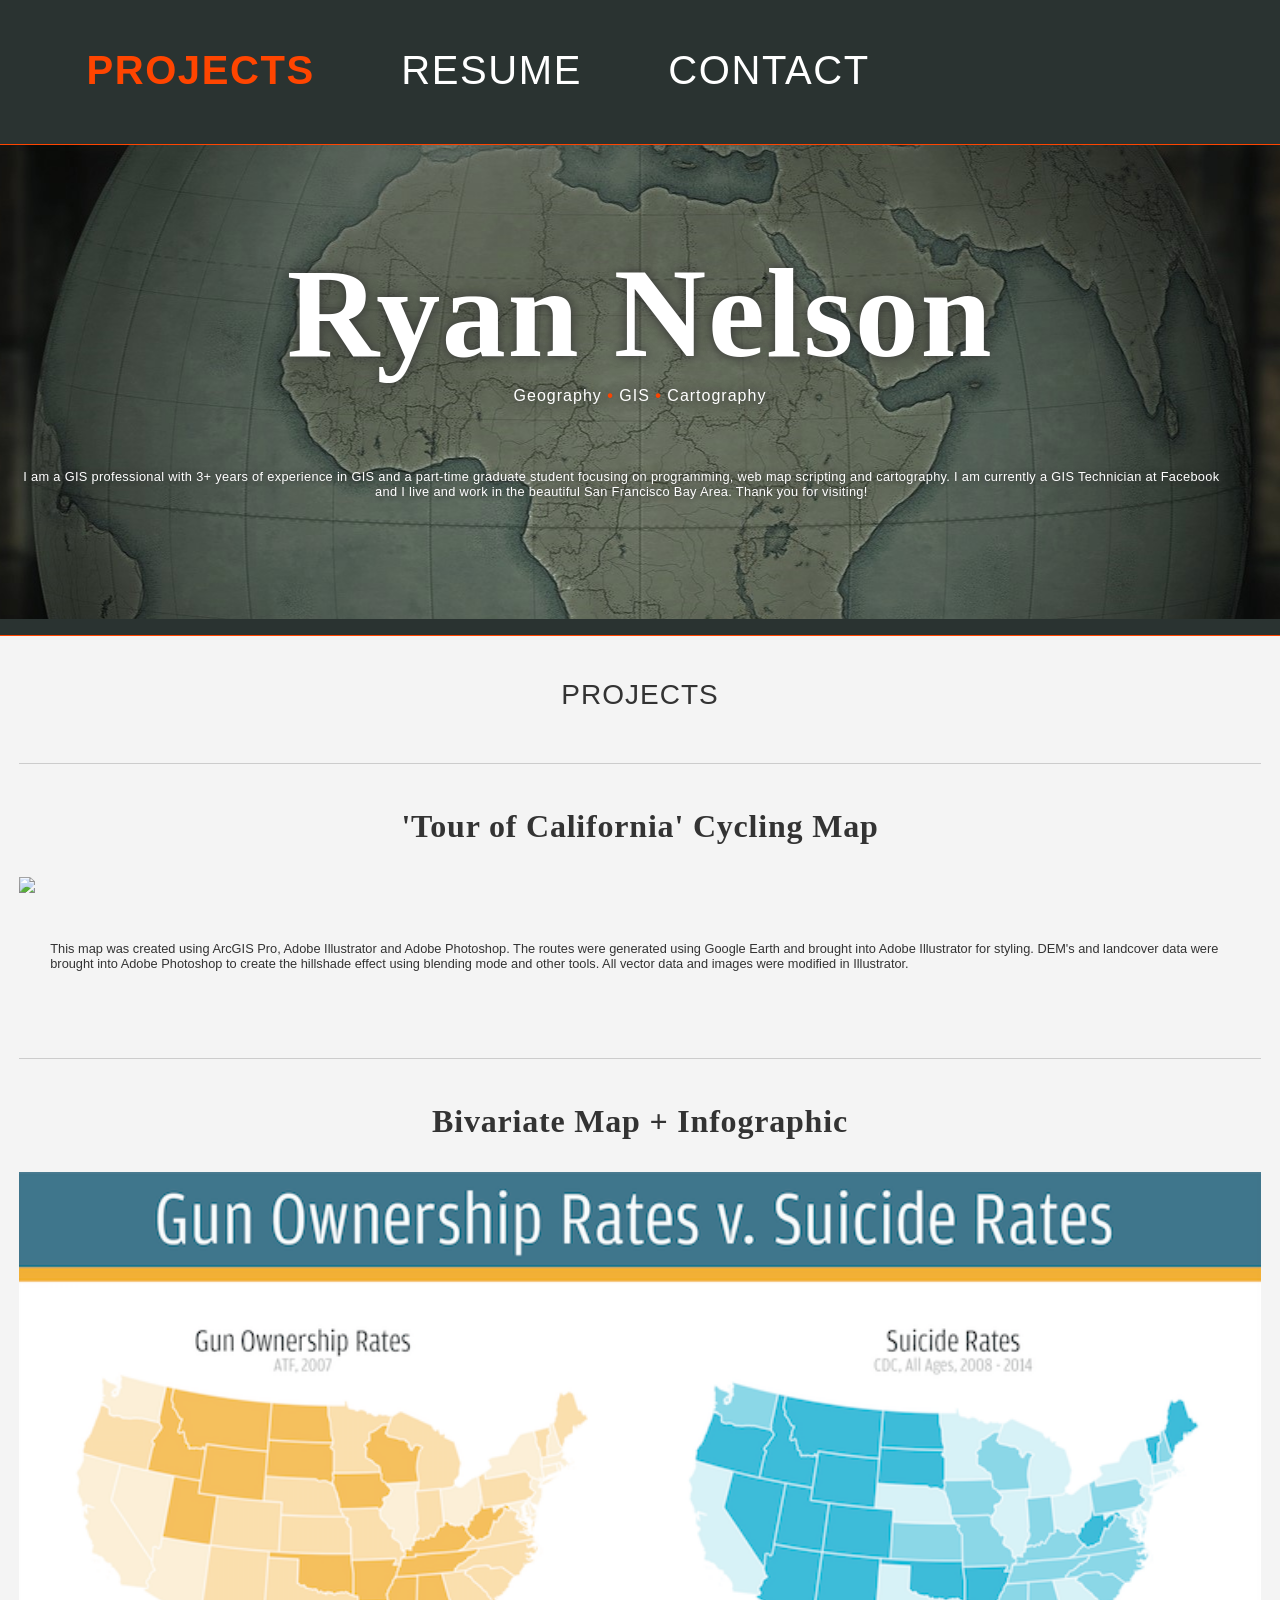
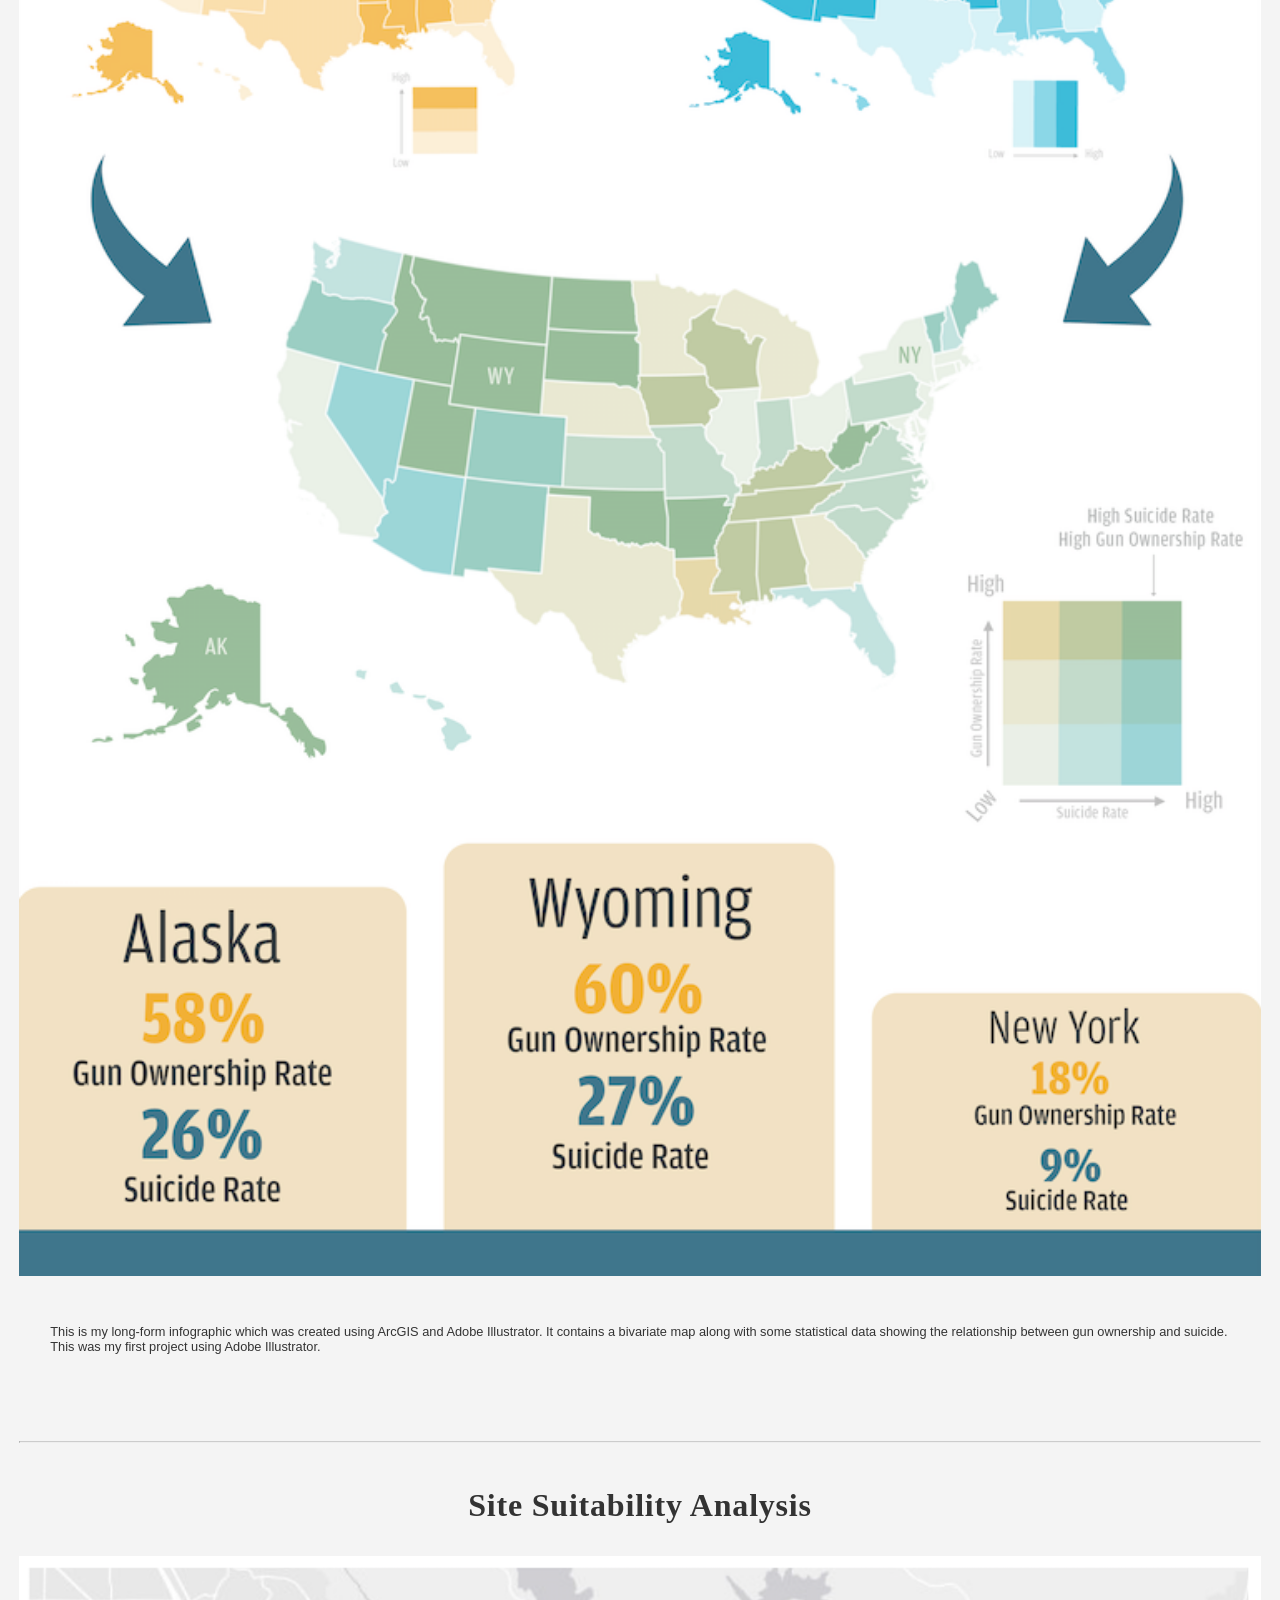
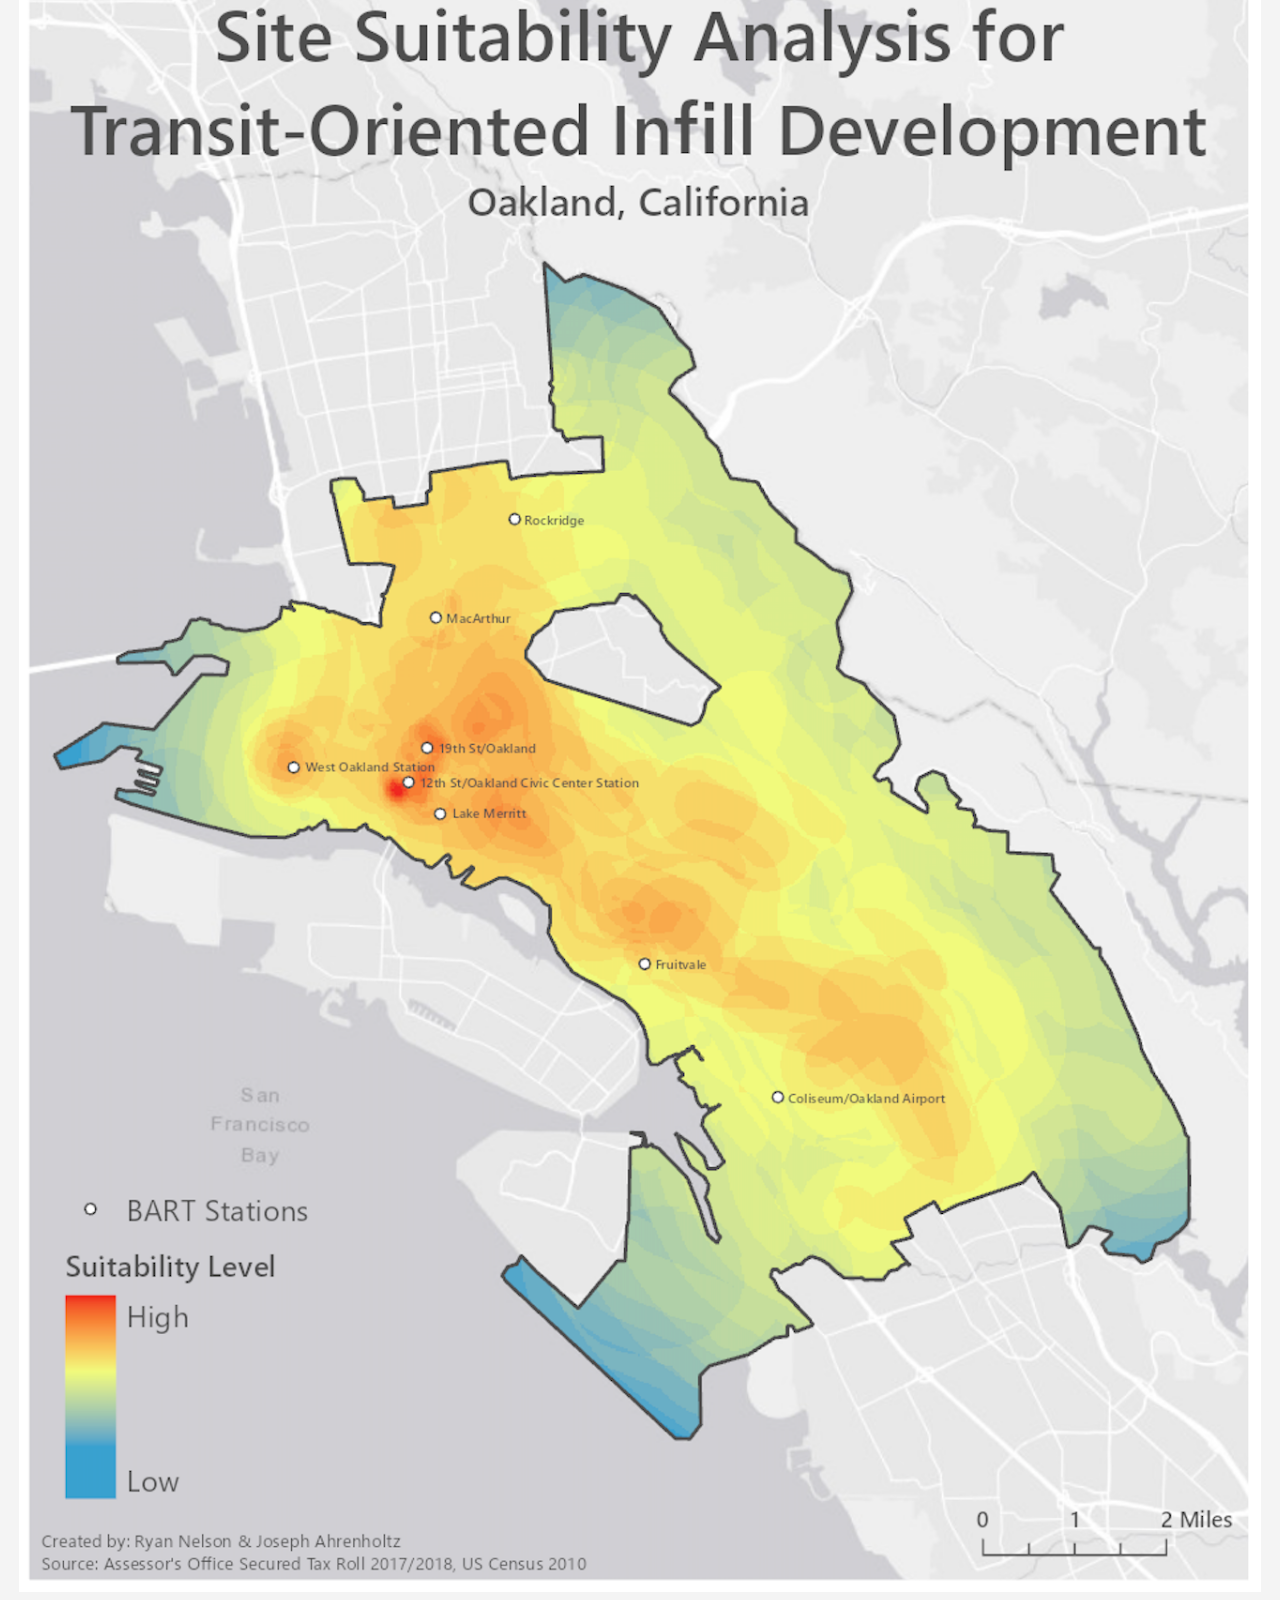
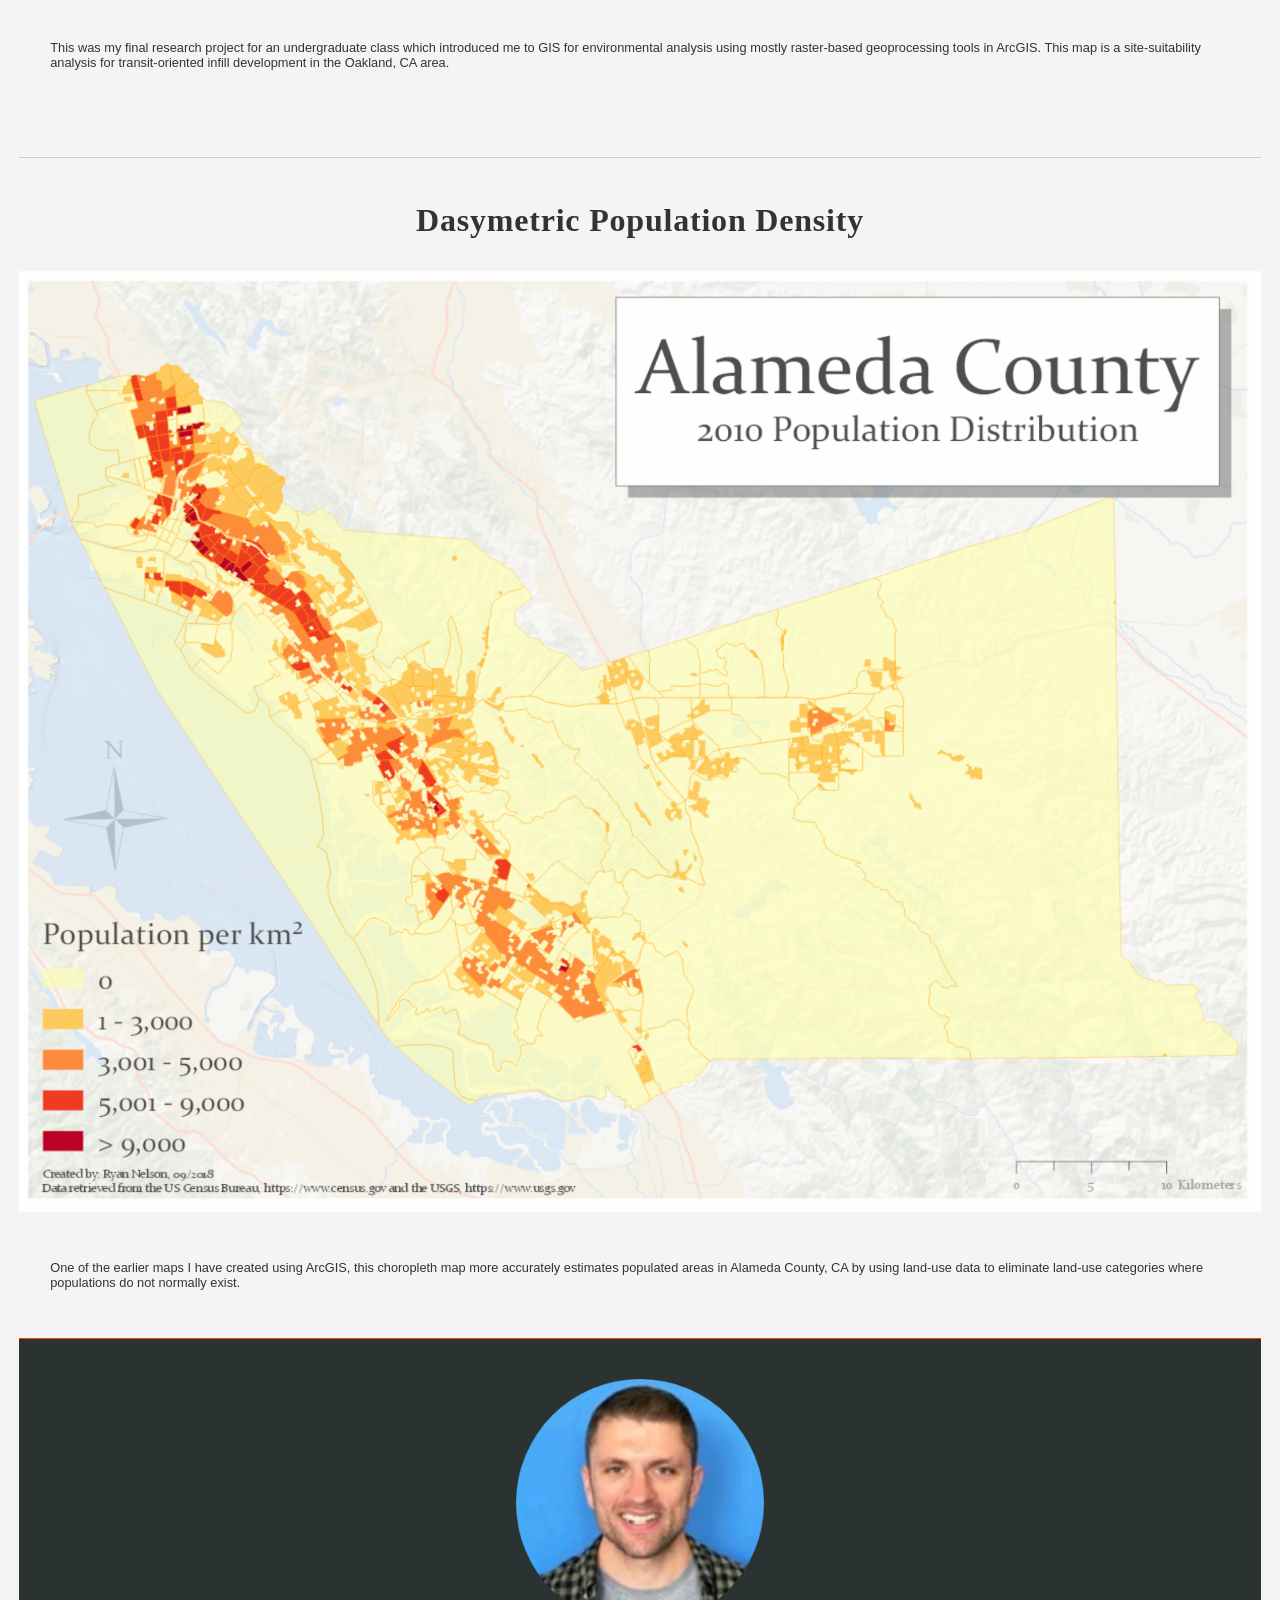
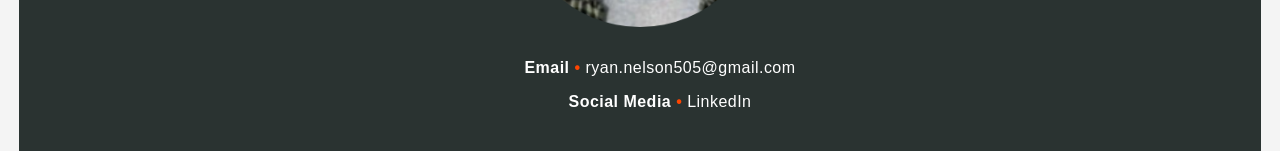
==== Mobile Test/index.html @ 8b5a2517 "Added mobile view (test)" ====
<!DOCTYPE html>
<html>    
    <head>
        <title>Ryan Nelson | Portfolio</title>
        <link rel="stylesheet" href="style-mobile.css">
    </head>
    
    <body>
        
        <header>

            <div class=""></div>
                <div id="branding">
                    <h1>
                       Portfolio
                    </h1>        
                </div>
                <nav>
                    
                    <ul>

                        <li class="current"><a href="index.html">Projects</a></li>
                        <li><a href="resume.html">Resume</a></li>
                        <li><a href="#contactinfo">Contact</a></li>   
                    </ul>
                </nav>
        </header>





        <section id="showcase">
            <div class="container1">
                <h1>Ryan Nelson</h1>
                <h3>Geography <span class="red">•</span> GIS <span class="red">•</span> Cartography</h3>
                <p id="one">I am a GIS professional with 3+ years of experience in GIS and a part-time graduate student focusing on programming, web map scripting and cartography. I am currently a GIS Technician at Facebook and I live and work in the beautiful San Francisco Bay Area. Thank you for visiting!</p>
            </div>
        </section>
        <section id="boxes">
            <div class="box"></div>
            <div class="container2">
                
                <h1>Projects</h1>

                <hr1/>
                    <p class="date1">June, 2019</p>
                    <h3>'Tour of California' Cycling Map</h3>
                <div class="map1"><a href="map1.html"> <img src="Screen%20Shot%202019-07-22%20at%209.24.14%20AM.png"></a></div>   
                    <p class="map1p">This map was created using ArcGIS Pro, Adobe Illustrator and Adobe Photoshop. The routes were generated using Google Earth and brought into Adobe Illustrator for styling. DEM's and landcover data were brought into Adobe Photoshop to create the hillshade effect using blending mode and other tools. All vector data and images were modified in Illustrator.</p>
                           
                <hr4/>
                <p class="date2">May, 2019</p>
                    <h3>Bivariate Map + Infographic</h3>
                <div class="map2"><a href="map2.html"><img src="Screen%20Shot%202019-06-17%20at%202.52.45%20PM.png"></a></div>   
                    <p class="map2p">This is my long-form infographic which was created using ArcGIS and Adobe Illustrator. It contains a bivariate map along with some statistical data showing the relationship between gun ownership and suicide. This was my first project using Adobe Illustrator.</p>
                
                <hr/>
                    <p class="date3">May, 2018</p>
                    <h3>Site Suitability Analysis</h3>
                <div class="map3"><a href="map3.html"><img src="Screen%20Shot%202019-07-22%20at%203.33.59%20PM.png"></a></div>   
                    <p class="map3p">This was my final research project for an undergraduate class which introduced me to GIS for environmental analysis using mostly raster-based geoprocessing tools in ArcGIS. This map is a site-suitability analysis for transit-oriented infill development in the Oakland, CA area.</p>
                
                <hr3/>
                    <p class="date4">February, 2018</p>

                    <h3>Dasymetric Population Density</h3>
                <div class="map4"><a href="map4.html"><img src="Screen%20Shot%202019-07-22%20at%204.21.26%20PM.png"></a></div>   
                    <p class="map4p">One of the earlier maps I have created using ArcGIS, this choropleth map more accurately estimates populated areas in Alameda County, CA by using land-use data to eliminate land-use categories where populations do not normally exist.</p>

                
                
            </div>
        </section>
        
  
        
        <section id="contactinfo">
            <div class="container4">
                <div class="contact">
                    <a href="http://www.linkedin.com/in/ryanrnelson/"><div class="grad"><img src="circle-cropped.png"></div></a>
                <ul style="list-style-type:none;" class="emcon">
                    <li><p id="emailt"><b>Email</b> <span class="red">•</span> ryan.nelson505@gmail.com</p></li>
                    <li><p id="socialt"><b>Social Media</b> <span class="red">•</span> <a href="http://www.linkedin.com/in/ryanrnelson/">LinkedIn</a></p></li>
                    </ul>
                </div>
            </div>
                
                
        </section>
  
    </body>
</html>
---- Mobile Test/style-mobile.css ----
body {
    font-family: Helvetica, sans-serif;
    margin:0;
    background:#f4f4f4;
    height: auto;
}

header{
    background:#2A3331;
    color: white;
    border-bottom:#ff4500 0.1rem solid;
    width: 100%;
    height:9rem;
    overflow: hidden;
    position:fixed;
    
}

header ul{
    background: black;
    margin: 0;
    padding: 0;
}

header a{
    color: white;
    text-decoration: none;
    text-transform: uppercase;
    font-size: 2.5rem;
    margin-left: 0.4rem;

}

header a:hover {
    color: #ff4500;
    font-weight: bold;

}

header li{
    float:left;
    display:inline;
    padding:0 0 3rem 5rem;
    margin-top:3.0rem;
    margin-left:auto;
    margin-right: auto;
    
}

#branding {
    display: none;
}

header nav{
    margin-left: 0%;
    letter-spacing: 0.1rem;
}

header .highlight, header .current a{
    color:#ff4500;
    font-weight: bold;
    
}

#showcase {
    background-image:url(banner8.jpg);
    background-size: auto;
    background-attachment: fixed;
    background-position:center;
    text-align: center;
    color: white;
}

#showcase h1 {
    margin-top: 15rem;
    font-size: 8rem;
    font-weight:bolder;
    letter-spacing: 0.1rem;
    font-family: serif;
    text-shadow: 0px 0px 0.7rem #333;

}

#showcase h3 {
    margin-top: 0;
    margin-bottom: 2rem;
    font-size: 1rem;
    letter-spacing: 1px;
    text-shadow: 0px 0px 0.7rem #333;
    font-weight: 400;

}

#showcase p {
    margin-bottom: 120px;
    margin-top: 4rem;
    font-size: 0.8rem;
    letter-spacing: 0.02rem;
    text-shadow: 0px 0px 5px #333;
    width: 97%;
    text-align: center;

}

.box {
    background: #2A3331;
    padding: 0.5rem;
    border-bottom:#ff4500 0.1rem solid;
}

.red {
    color: #ff4500;
    font-weight:600;
}

.low {
    text-transform: none;
    
}

.emcon li {
    color:white;
    letter-spacing: 0.03rem;
    text-align: center;
}

.emcon a{
    color:white;
    text-decoration: none;
}

.grad img {
    display:block;
    width:20%;
    margin-left: auto;
    margin-right: auto;
    margin-top: 2.5rem;
    margin-bottom: 2rem;
}

hr4 {
    display: block;
    border-top: 0.1rem solid #ccc;
    margin-top:7%;
}

hr {
    display: block;
    border-top: 0.1rem solid #ccc;
    margin-top:7%;
}

hr1 {
    display: block;
    border-top: 0.1rem solid #ccc;
    margin-top:4%;
}

hr3 {
    display: block;
    border-top: 0.1rem solid #ccc;
    margin-top:7%;
}

h1 {
    font-weight: 100;
    font-size: 1.5rem;
    letter-spacing: 0.5px;
    margin:0;
    padding:0;
    font-family: Helvetica;
}

.container1 {
    margin: auto;
    overflow: hidden;
    width: 97%;
}

.container2 {
    background: ;
    margin: auto;
    overflow: hidden;
    width: 97%
}

.container3 {
    background: ;
    margin: auto;
    overflow: hidden;
    width: 97%
}

.container4 {
    background-color: #2A3331;
    border-top:#ff4500 0.1rem solid;
    margin: auto;
    overflow: hidden;
    width: 97%
}

.map1 img {
    display: block;
    width: 100%;
}

.map1p {
    margin-top: 3rem;
    font-size:0.8rem;
    color:#333;
    margin-bottom: 3rem;
    width: 95%;
    margin-left: auto;
    margin-right: auto;

}

.map2 img {
    display:block;
    width: 100%;
}

.map2p {
    margin-top: 3rem;
    font-size:0.8rem;
    color:#333;
    margin-bottom: 3rem;
    width: 95%;
    margin-left: auto;
    margin-right: auto;

}

.map3 img {
    display:block;
    width: 100%;
}

.map3p {
    margin-top: 3rem;
    font-size:0.8rem;
    color:#333;
    margin-bottom: 3rem;
    width: 95%;
    margin-left: auto;
    margin-right: auto;
}

.map4 img {
    display:block;
    width:100%;
}

.map4p {
    margin-top: 3rem;
    font-size:0.8rem;
    color:#333;
    margin-bottom: 3rem;
    width: 95%;
    margin-left: auto;
    margin-right: auto;

}

.container2 h3 {
    margin-top: 1%;
    text-align: center;
    font-size: 2rem;
    font-weight: bold;
    color: #333;
    letter-spacing: 0.05rem;
    font-family: serif;
    
}

.contact {
    width: 100%;
    margin:auto;
    overflow: hidden;
    background: #2A3331;
    margin-bottom: 1.5rem;

}

.container2 h1 {
    margin-top:2rem;
    letter-spacing: 1px;
    font-variant-caps:all-petite-caps;
    font-size: 2.5rem;
    font-family: Helvetica;
    font-weight: 100;
    text-align:center;
    color:#333;
}

.date1 {
    font-size: 0rem;
    margin: 0;
    margin-top: 2rem;
    color:#888;
}
.date2 {
    font-size: 0px;
    margin: 0;
    margin-top: 2rem;
    color:#888;

}
.date3 {
    font-size: 0px;
    margin: 0;
    margin-top: 2rem;
    color:#888;

}
.date4 {
    font-size: 0px;
    margin: 0;
    margin-top: 2rem;
    color:#888;

}






.container3 h3 {
    font-size: 20px;
}


.h1res {
    margin-top:18px;
    letter-spacing: 1px;
    font-variant-caps:all-petite-caps;
    font-size: 32px;
    font-family: Helvetica;
    font-weight: 100;
    text-align: ;
    color:#333;
}

.container5 {
    width: 60%;
    margin:auto;
    overflow-x: hidden;
}


.resumeh1 {
    text-align: center;
    background: #2A3331;
    padding: 0px;
    color: white;
    margin-bottom: 0px;
    border-bottom:#ff4500 3px solid;
    letter-spacing: 1.5px;
    text-transform: uppercase;
    font-size: 24px;
    font-family: Helvetica;
    font-weight: 100;
    margin:auto;

    
}
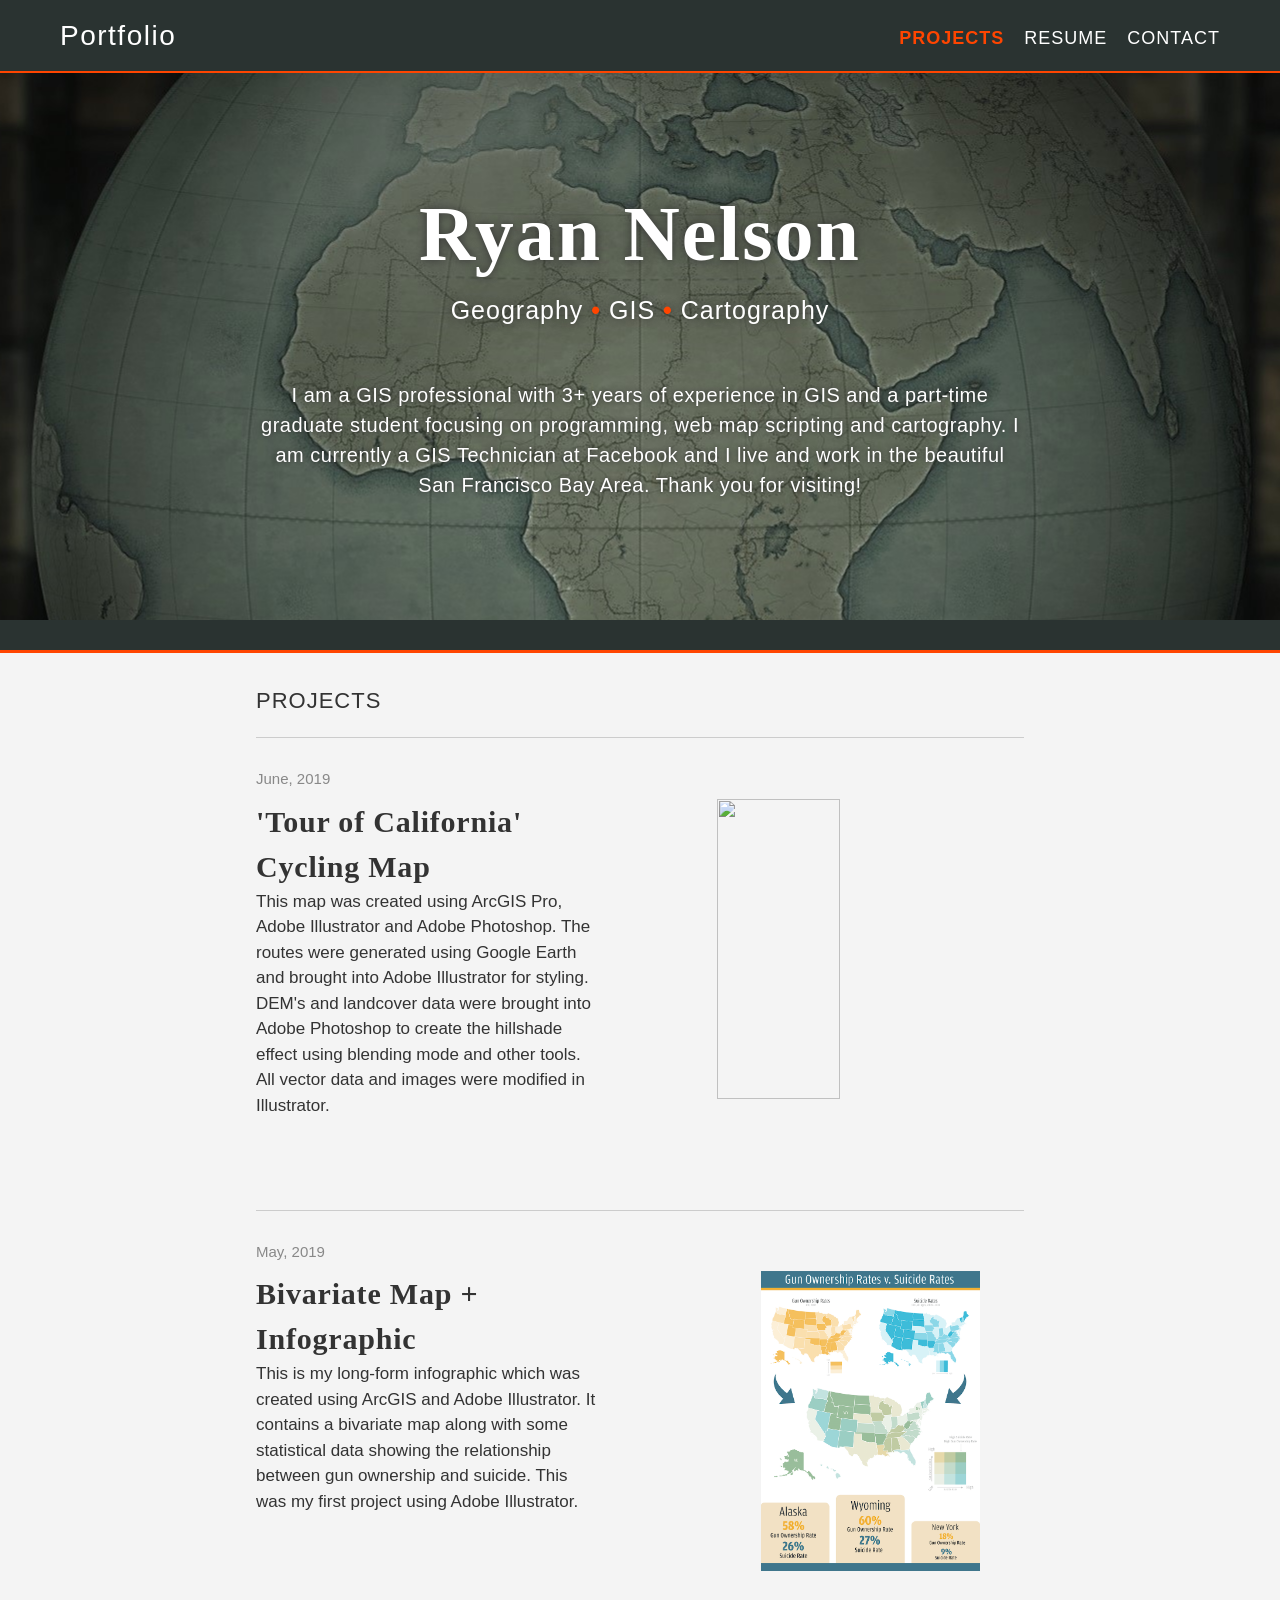
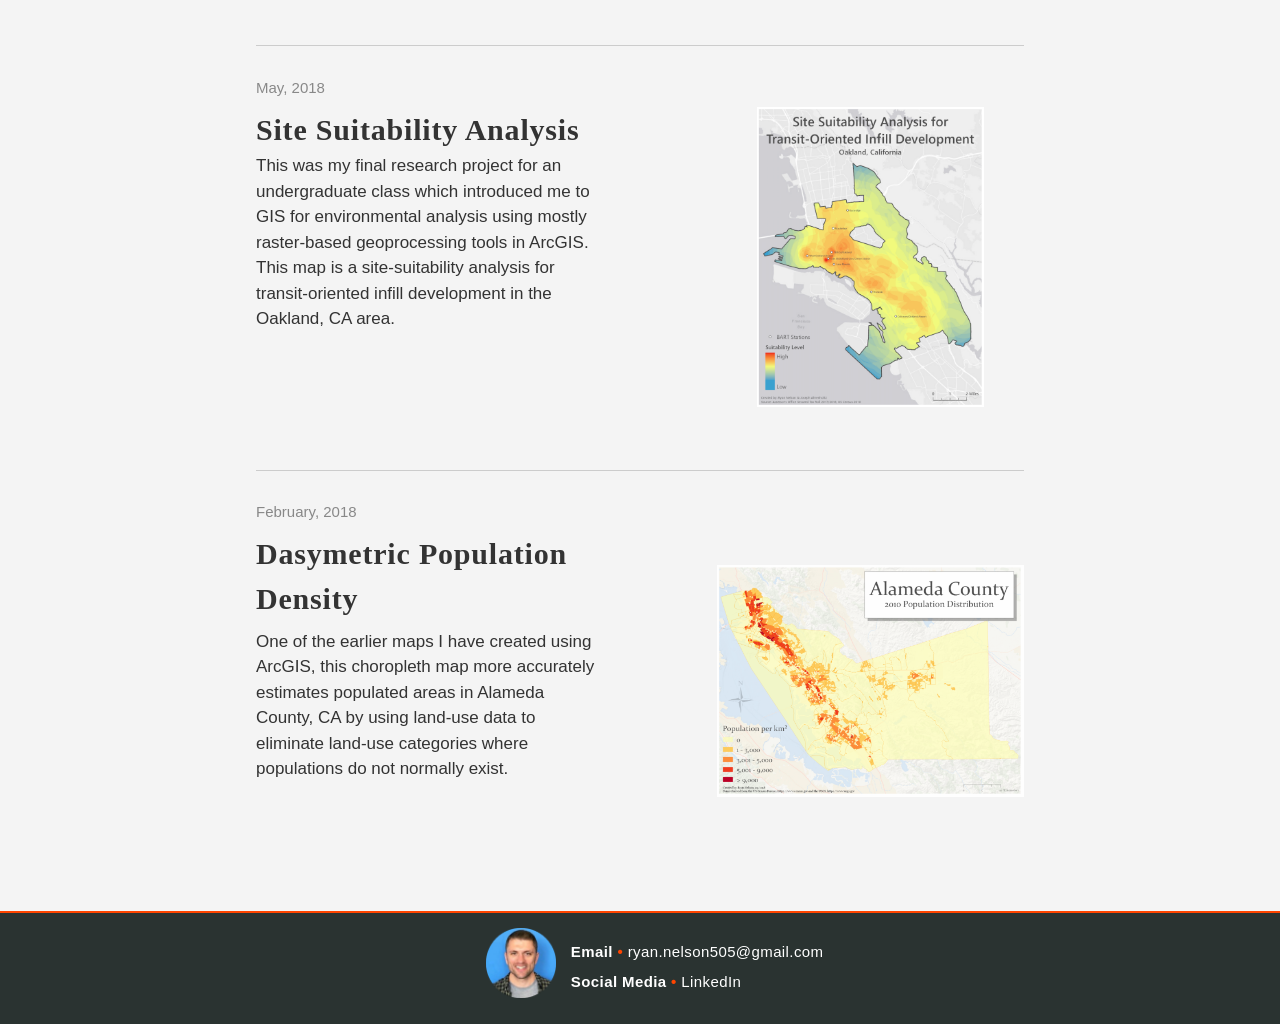
==== commit cd9893b8: "Updated files" ====
--- a/Mobile Test/index.html
+++ b/Mobile Test/index.html
@@ -3,7 +3,8 @@
 <html>    
     <head>
         <title>Ryan Nelson | Portfolio</title>
-        <link rel="stylesheet" href="style-mobile.css">
+        <link rel="stylesheet" media="screen and (min-width: 601px)" href="style.css" />
+        <link rel="stylesheet" media="screen and (max-width: 600px)" href="style-mobile.css" />
     </head>
     
     <body>
--- a/Mobile Test/style.css
+++ b/Mobile Test/style.css
@@ -0,0 +1,505 @@
+
+body {
+    font-family: Arial,Helvetica,sans-serif; 
+    font-size: 15px;
+    line-height: 1.5;
+    padding: 0;
+    margin: 0;
+    background-color: #f4f4f4;
+    height: 100%;
+}
+
+h1, h2, h3 {
+    font-weight: 100;
+    letter-spacing: 0.5px;
+    margin:0;
+    padding:0;
+    font-family: Helvetica;
+}
+
+/* Global */
+.container1{
+    width: 60%;
+    margin:auto;
+    overflow:hidden;
+
+}
+.container2{
+    width: 60%;
+    margin:auto;
+    overflow:hidden;
+    padding: 50px;
+    padding-top: 10px;
+    background: #f4f4f4;
+
+}
+.container3{
+    width: 60%;
+    margin:auto;
+    overflow-x: hidden;
+    padding: 50px;
+    padding-top: 30px;
+    background: ;
+    margin-top: 0px;
+    margin-bottom: 30px;
+
+}
+
+.container4{
+    width: 100%;
+    margin-top: 30px;
+    overflow:hidden;
+    background: #f4f4f4;
+}
+
+
+header ul{
+    margin:0;
+    padding:0;
+}
+
+/* Header */
+header{
+    background:#2A3331;
+    color: white;
+    padding:px;
+    min-height: 20px;
+    border-bottom:#ff4500 2px solid;
+    width: 100%;
+    overflow: hidden;
+    top:0;
+    position: absolute;
+    position: ;
+
+    
+}
+
+header a{
+    color: white;
+    text-decoration: none;
+    text-transform: uppercase;
+    font-size: 18px;
+    margin: 0;
+
+
+}
+
+header a:hover {
+    color: #ff4500;
+    padding: 0px;
+    font-weight: bold;
+
+}
+
+header li{
+    float:left;
+    display:inline;
+    padding:0 0 10px 20px;
+    margin-top:25px;
+    
+}
+
+header #branding{
+    float:left;
+    margin-bottom: 4px;
+}
+
+header #branding h1{
+    margin-bottom:10px;
+    margin-top:15px;
+    margin-left: 60px;
+    letter-spacing: 1.5px;
+    text-transform: capitalize;
+    font-size: 28px;
+    font-family: Helvetica;
+    font-weight: 100
+}
+
+header nav{
+    float:right;
+    margin-bottom:px;
+    margin-right:60px;
+    letter-spacing: 1px;
+}
+
+header .highlight, header .current a{
+    color:#ff4500;
+    font-weight: bold;
+    
+}
+
+#showcase {
+    background-image:url(banner8.jpg);
+    background-size: auto;
+    background-attachment: fixed;
+    background-position:center;
+    text-align: center;
+    color: white;
+}
+
+#showcase h1 {
+    margin-top: 175px;
+    margin-bottom: px;
+    font-size: 78px;
+    font-weight:bolder;
+    letter-spacing: 2px;
+    font-family: serif;
+    text-shadow: 0px 0px 10px #333;
+
+
+}
+#showcase h3 {
+    margin-bottom: 50px;
+    font-size: 25px;
+    letter-spacing: 1px;
+    text-shadow: 0px 0px 10px #333;
+    overflow:
+
+}
+
+#showcase p {
+    margin-bottom: 120px;
+    font-size: 20px;
+    letter-spacing: .5px;
+    text-shadow: 0px 0px 5px #333;
+
+
+}
+
+#resume{
+    padding:0;
+    
+}
+
+.box {
+    text-align: center;
+    background: #2A3331;
+    padding: 15px;
+    color: white;
+    margin-bottom: 0px;
+    border-bottom:#ff4500 3px solid;
+    letter-spacing: 1px;
+    text-transform:uppercase;
+    font-size: 24px;
+    font-family: Helvetica;
+    font-weight: 100;
+    margin:auto;
+
+
+}
+
+.red {
+    color: #ff4500;
+    font-weight:600;
+    font-size: px;
+}
+
+.low {
+    text-transform: none;
+    
+}
+box2 h2 {
+    text-align: center;
+    background: #2A3331;
+    padding: 0px;
+    padding-bottom: 0px;
+    color: white;
+    margin-bottom: 0px;
+    border-top:#ff4500 2px solid;
+    letter-spacing: 1.5px;
+    text-transform: uppercase;
+    font-size: 24px;
+    font-family: Helvetica;
+    font-weight: 100;
+    margin:auto
+} 
+
+.grad img {
+    width: 9%;
+    margin-left: 30%;
+    margin-right: 2%;
+    margin-top: 2%;
+    float:left
+}
+
+.emcon li {
+    line-height: 15px;
+    color:white;
+    letter-spacing: .4px;;
+}
+
+.emcon a{
+    color:white;
+    text-decoration: none;
+}
+
+.emcon {
+    margin-top: 4%;
+}
+
+footer {
+    font-size: 12px;
+    color: white;
+}
+
+.resumeh1 {
+    text-align: center;
+    background: #2A3331;
+    padding: 0px;
+    color: white;
+    margin-bottom: 0px;
+    border-bottom:#ff4500 3px solid;
+    letter-spacing: 1.5px;
+    text-transform: uppercase;
+    font-size: 24px;
+    font-family: Helvetica;
+    font-weight: 100;
+    margin:auto;
+
+    
+}
+
+.container4 {
+    background-color: #2A3331;
+    border-top:#ff4500 2px solid;
+    padding-bottom: 20px;
+    padding-top: 0px;
+    overflow: hidden;
+
+}
+
+.map1 img {
+    transition:transform 0.25s ease;
+    width: 40%;
+    height: 300px;
+    margin-top:1%;
+    float: right;
+    object-fit: scale-down;
+
+}
+
+.map1 img:hover {
+    transform:scale(1.1);
+}
+
+.map1p {
+    margin-right: 50%;
+    margin-top: 7%;
+    width: 45%;
+    font-size: 17px;
+    color:#333;
+
+}
+
+hr4 {
+    display: block;
+    height: 1px;
+    border: 0;
+    border-top: 1px solid #ccc;
+    margin-top:12%;
+    margin-bottom: 0;
+}
+hr {
+    display: block;
+    height: 1px;
+    border: 0;
+    border-top: 1px solid #ccc;
+    margin-top:17%;
+    margin-bottom: 0;
+}
+hr1 {
+    display: block;
+    height: 1px;
+    border: 0;
+    border-top: 1px solid #ccc;
+    margin-top:2.2%;
+    margin-bottom: 0;
+}
+hr3 {
+    display: block;
+    height: 1px;
+    border: 0;
+    border-top: 1px solid #ccc;
+    margin-top:18%;
+    margin-bottom: 0;
+}
+
+.map2 img {
+    transition:transform 0.25s ease;
+    width: 40%;
+    height: 300px;
+    float: right;
+    margin-top: 1%;
+    margin-left: 0%;
+    object-fit: scale-down;
+}
+
+.map2 img:hover {
+    transform:scale(1.1);
+
+}
+
+.map2p {
+    margin-right: %;
+    margin-top: 7%;
+    width: 45%;
+    font-size: 17px;
+    color:#333;
+}
+
+.map3 img {
+    transition:transform 0.25s ease;
+    width: 40%;
+    height: 300px;
+    float: right;
+    margin-top: 1%;
+    margin-right: %;
+    object-fit: scale-down;
+}
+
+.map3 img:hover {
+    transform:scale(1.1);
+
+}
+
+.map3p {
+    margin-right: %;
+    margin-top: 7%;
+    width: 45%;
+    font-size: 17px;
+    color:#333;
+}
+
+.map4 img {
+    transition:transform 0.25s ease;
+    width: 40%;
+    height: 300px;
+    float: right;
+    margin-top: 1%;
+    margin-left: 0%;
+    object-fit: scale-down;
+}
+
+.map4 img:hover {
+    transform:scale(1.1);
+}
+
+.map4p {
+      margin-right: %;
+    margin-top: 1%;
+    width: 45%;
+    font-size: 17px;
+    color:#333;
+    float: left
+}
+
+
+.container2 h3 {
+    margin-top: 1%;
+    width: 47%;
+    float:left;
+    font-size: 30px;
+    font-weight: bold;
+    color: #333;
+    letter-spacing: .8px;
+    font-family: serif;
+    
+}
+
+.contact {
+    width: 60%;
+    margin:auto;
+    overflow: hidden;
+    padding-bottom: 0px;
+    padding-top: 0px;
+    background: #2A3331;
+
+
+}
+
+.container2 h1 {
+    margin-top:10px;
+    letter-spacing: 1px;
+    font-variant-caps:all-petite-caps;
+    font-size: 32px;
+    font-family: Helvetica;
+    font-weight: 100;
+    text-align: ;
+    color:#333;
+}
+
+.container5 {
+    width: 60%;
+    margin:auto;
+    overflow-x: hidden;
+}
+
+.h1res {
+    margin-top:18px;
+    letter-spacing: 1px;
+    font-variant-caps:all-petite-caps;
+    font-size: 32px;
+    font-family: Helvetica;
+    font-weight: 100;
+    text-align: ;
+    color:#333;
+}
+
+.container3 h3 {
+    font-size: 20px;
+}
+
+.date1 {
+    font-size: 15px;
+    margin: 0;
+    margin-top: 30px;
+    color:#888;
+}
+.date2 {
+    font-size: 15px;
+    margin: 0;
+    margin-top: 30px;
+    color:#888;
+
+}
+.date3 {
+    font-size: 15px;
+    margin: 0;
+    margin-top: 30px;
+    color:#888;
+
+}
+.date4 {
+    font-size: 15px;
+    margin: 0;
+    margin-top: 30px;
+    color:#888;
+
+}
+
+.end {
+    letter-spacing: 1px;
+    line-height: 10px;
+    text-shadow: 0px 0px 10px #555;
+    padding-bottom: 60px;
+}
+
+.map1full img {
+    transition:transform 0.25s ease;
+    width: 100%;
+    margin-top:1%;
+    float:right
+}
+
+.map2full img {
+    transition:transform 0.25s ease;
+    width: 100%;
+    margin-top:1%;
+    float:right
+}
+
+.back img {
+    width: 7%;
+    margin-top: 1%;
+}
+
--- a/Mobile Test/style-mobile.css
+++ b/Mobile Test/style-mobile.css
@@ -27,7 +27,7 @@
     text-decoration: none;
     text-transform: uppercase;
     font-size: 2.5rem;
-    margin-left: 0.4rem;
+    text-align: center;
 
 }
 
@@ -40,7 +40,7 @@
 header li{
     float:left;
     display:inline;
-    padding:0 0 3rem 5rem;
+    padding:0 0 0 5.4rem;
     margin-top:3.0rem;
     margin-left:auto;
     margin-right: auto;
@@ -87,7 +87,7 @@
     font-size: 1rem;
     letter-spacing: 1px;
     text-shadow: 0px 0px 0.7rem #333;
-    font-weight: 400;
+    font-weight: 100;
 
 }
 
@@ -122,6 +122,7 @@
     color:white;
     letter-spacing: 0.03rem;
     text-align: center;
+    font-size: 0.9rem;
 }
 
 .emcon a{
@@ -188,7 +189,11 @@
     background: ;
     margin: auto;
     overflow: hidden;
-    width: 97%
+    width: 97%;
+    font-size: 0.9rem;
+    text-align: center;
+    margin-bottom: 5rem;
+    margin-top: 2rem;
 }
 
 .container4 {
@@ -206,7 +211,7 @@
 
 .map1p {
     margin-top: 3rem;
-    font-size:0.8rem;
+    font-size:0.9rem;
     color:#333;
     margin-bottom: 3rem;
     width: 95%;
@@ -222,7 +227,7 @@
 
 .map2p {
     margin-top: 3rem;
-    font-size:0.8rem;
+    font-size:0.9rem;
     color:#333;
     margin-bottom: 3rem;
     width: 95%;
@@ -238,7 +243,7 @@
 
 .map3p {
     margin-top: 3rem;
-    font-size:0.8rem;
+    font-size:0.9rem;
     color:#333;
     margin-bottom: 3rem;
     width: 95%;
@@ -253,7 +258,7 @@
 
 .map4p {
     margin-top: 3rem;
-    font-size:0.8rem;
+    font-size:0.9rem;
     color:#333;
     margin-bottom: 3rem;
     width: 95%;
@@ -321,31 +326,44 @@
 
 }
 
-
-
-
-
-
 .container3 h3 {
-    font-size: 20px;
-}
-
+    font-size: 0.9 rem;
+}
+
+.container3 b {
+    font-size: 0.9rem;
+    text-align: center;
+    line-height: 2rem;
+}
+
+.container3 p {
+    font-size: 0.9rem;
+    text-align: center;
+    margin-top: 2rem;
+}
+
+.container3 ul {
+    font-size: 0.9rem;
+    text-align: left;
+    line-height: 2rem;
+    margin-bottom: 2reml;
+}
 
 .h1res {
-    margin-top:18px;
-    letter-spacing: 1px;
+    margin-top:1.1rem;
+    letter-spacing: 0.1rem;
     font-variant-caps:all-petite-caps;
-    font-size: 32px;
+    font-size: 2rem;
     font-family: Helvetica;
     font-weight: 100;
-    text-align: ;
+    text-align:center;
     color:#333;
 }
 
 .container5 {
-    width: 60%;
-    margin:auto;
-    overflow-x: hidden;
+    margin: auto;
+    overflow: hidden;
+    width: 97%;
 }
 
 
@@ -363,5 +381,4 @@
     font-weight: 100;
     margin:auto;
 
-    
 }
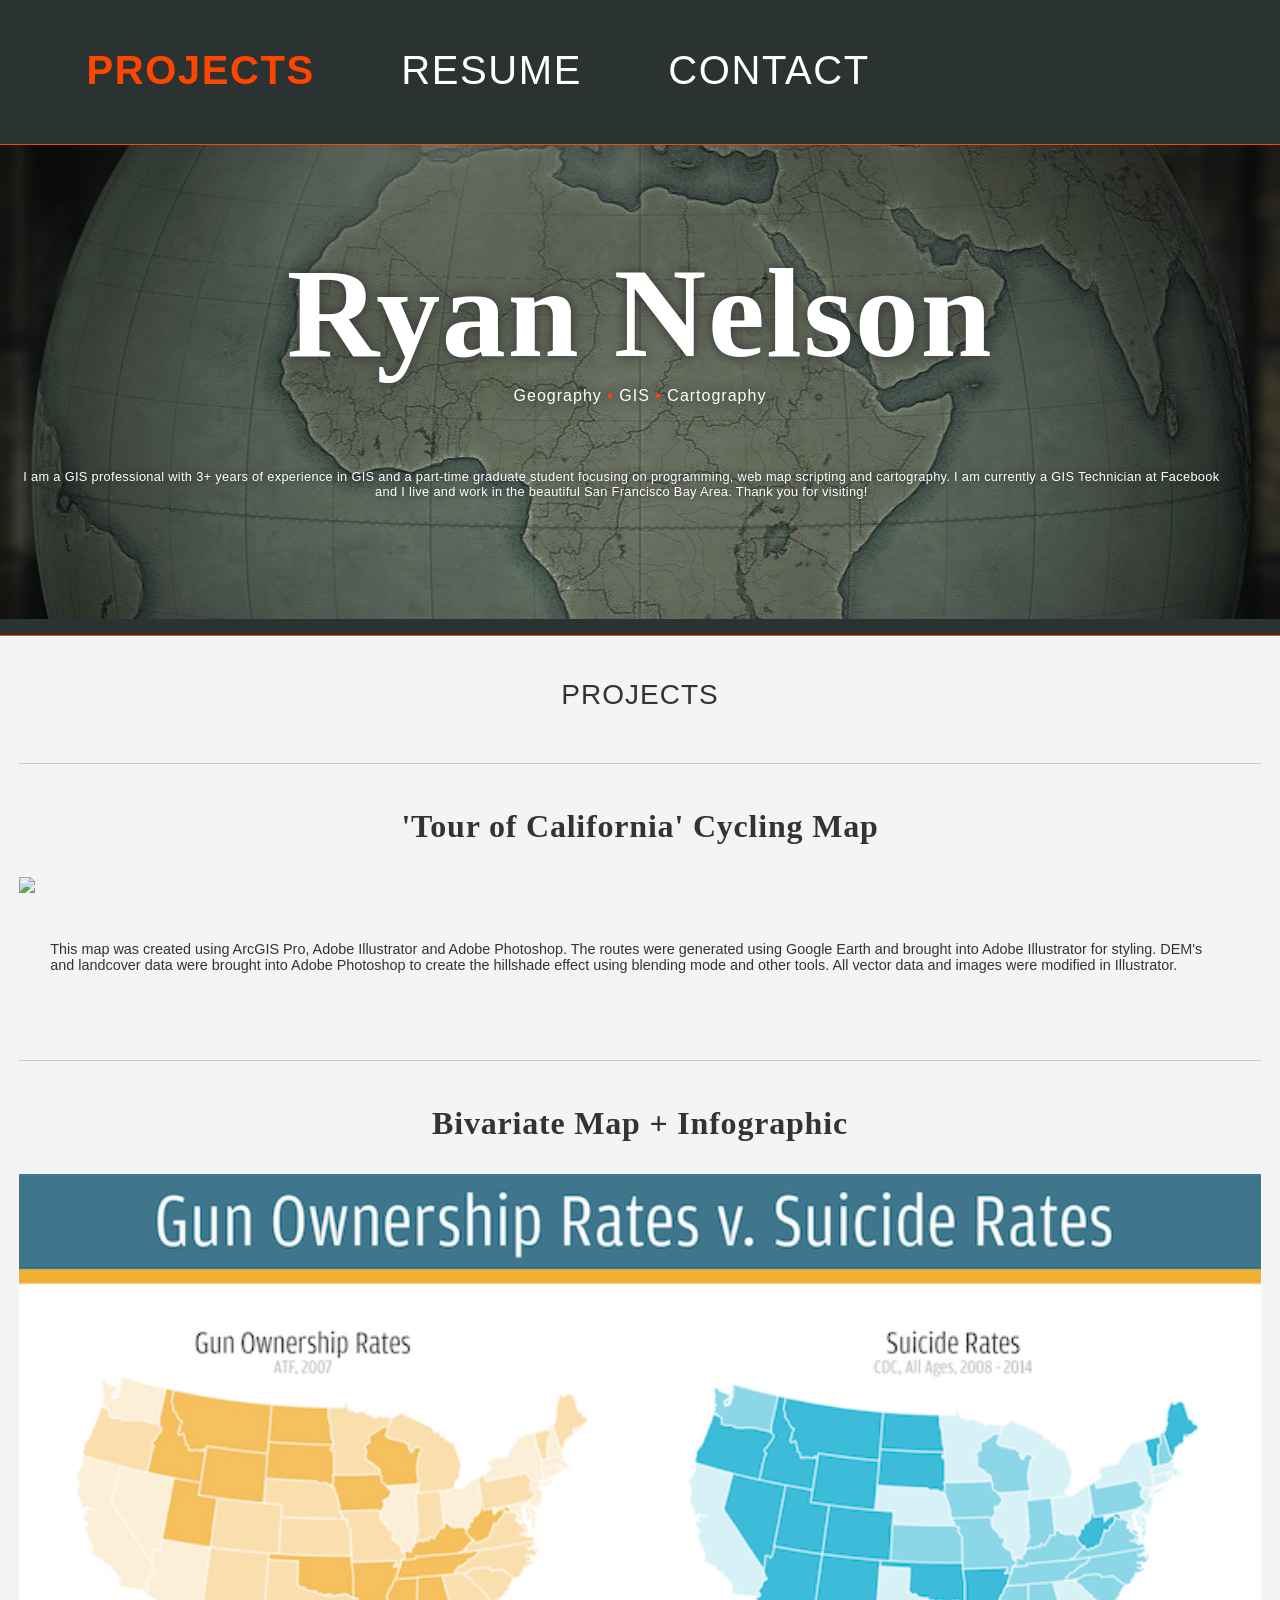
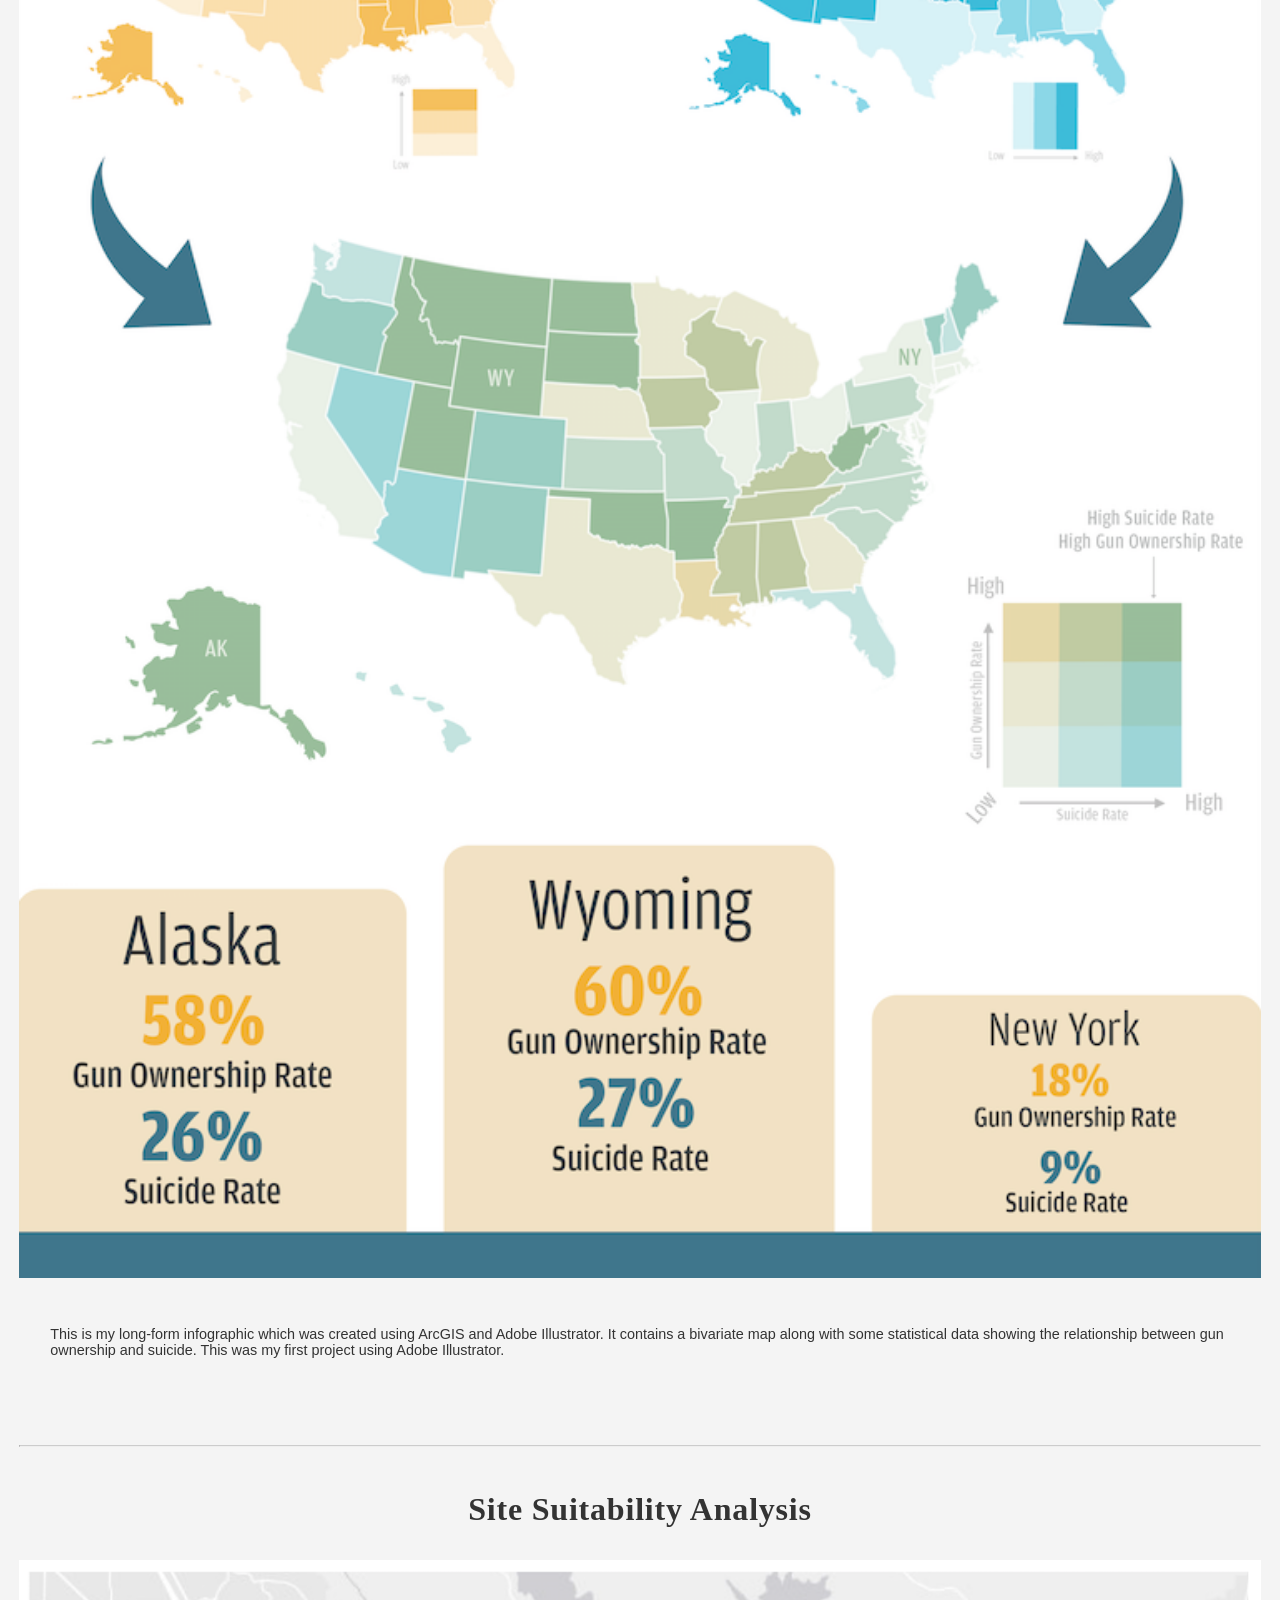
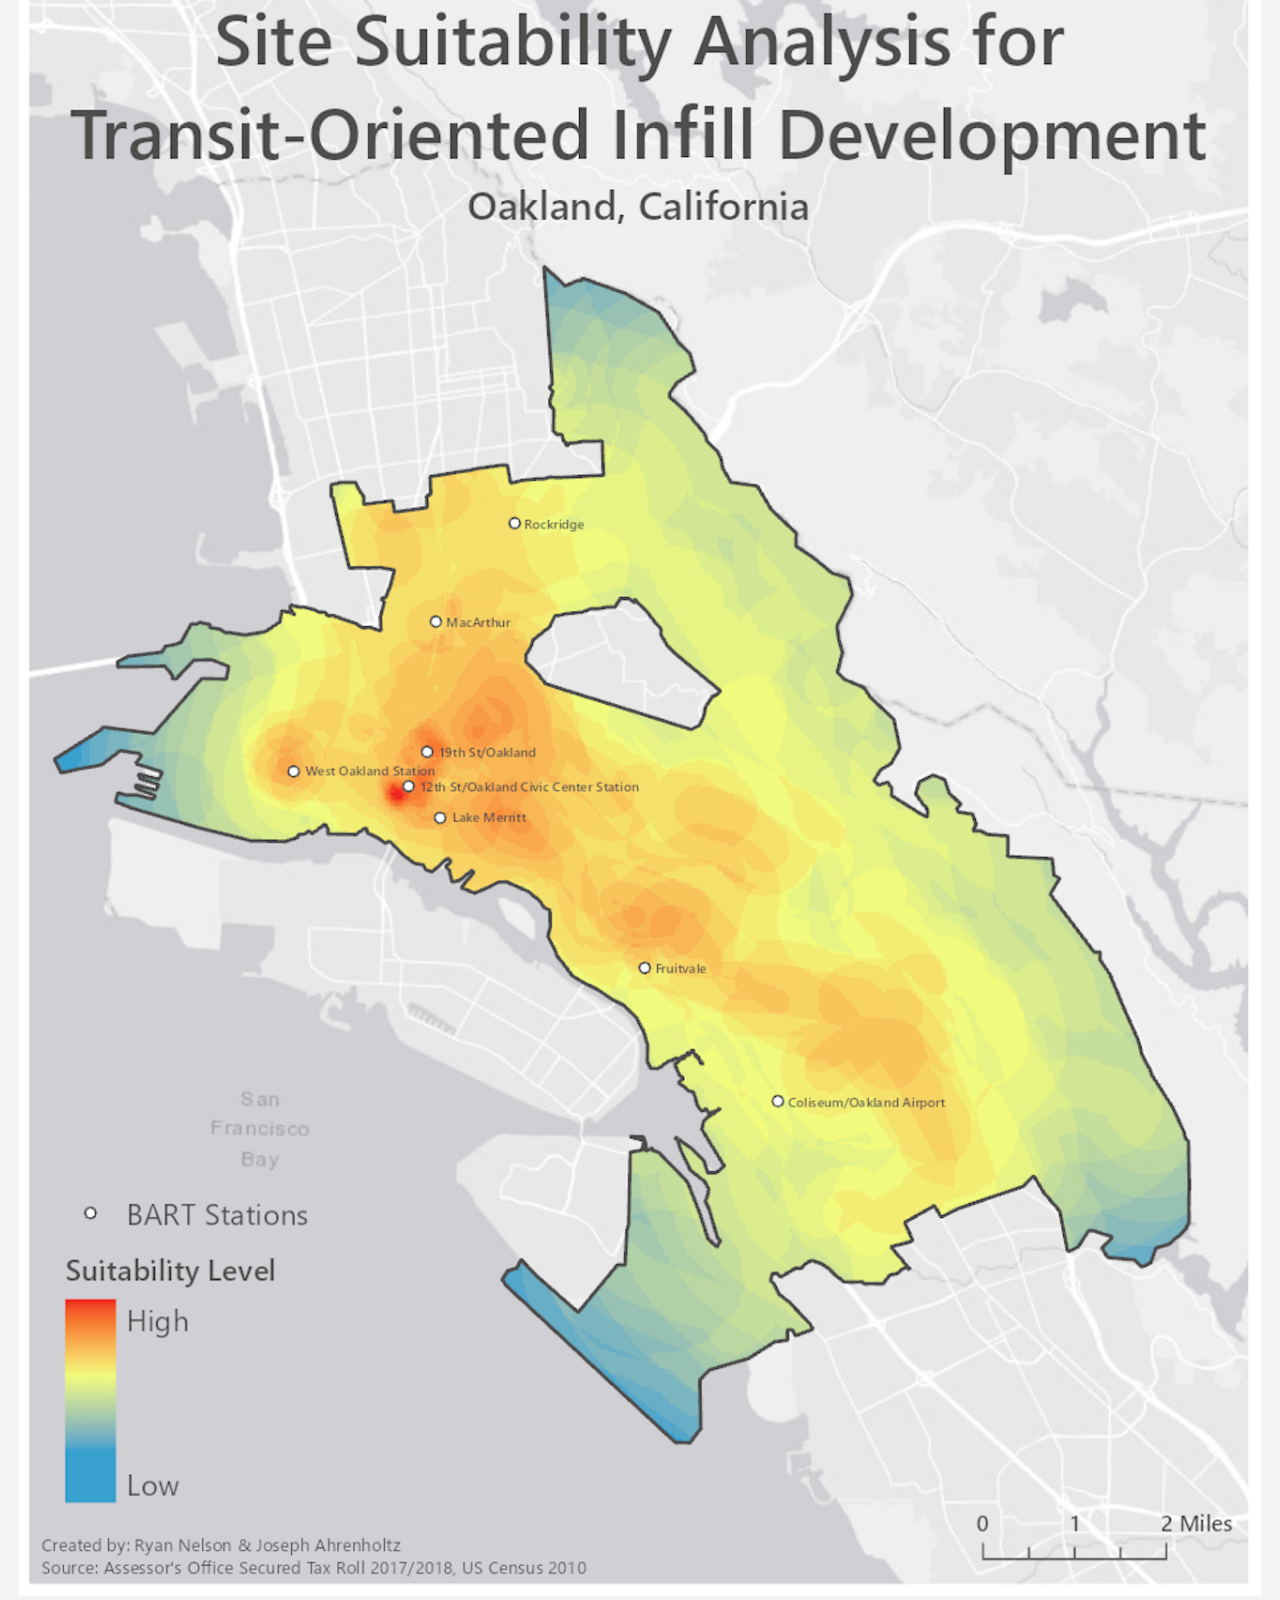
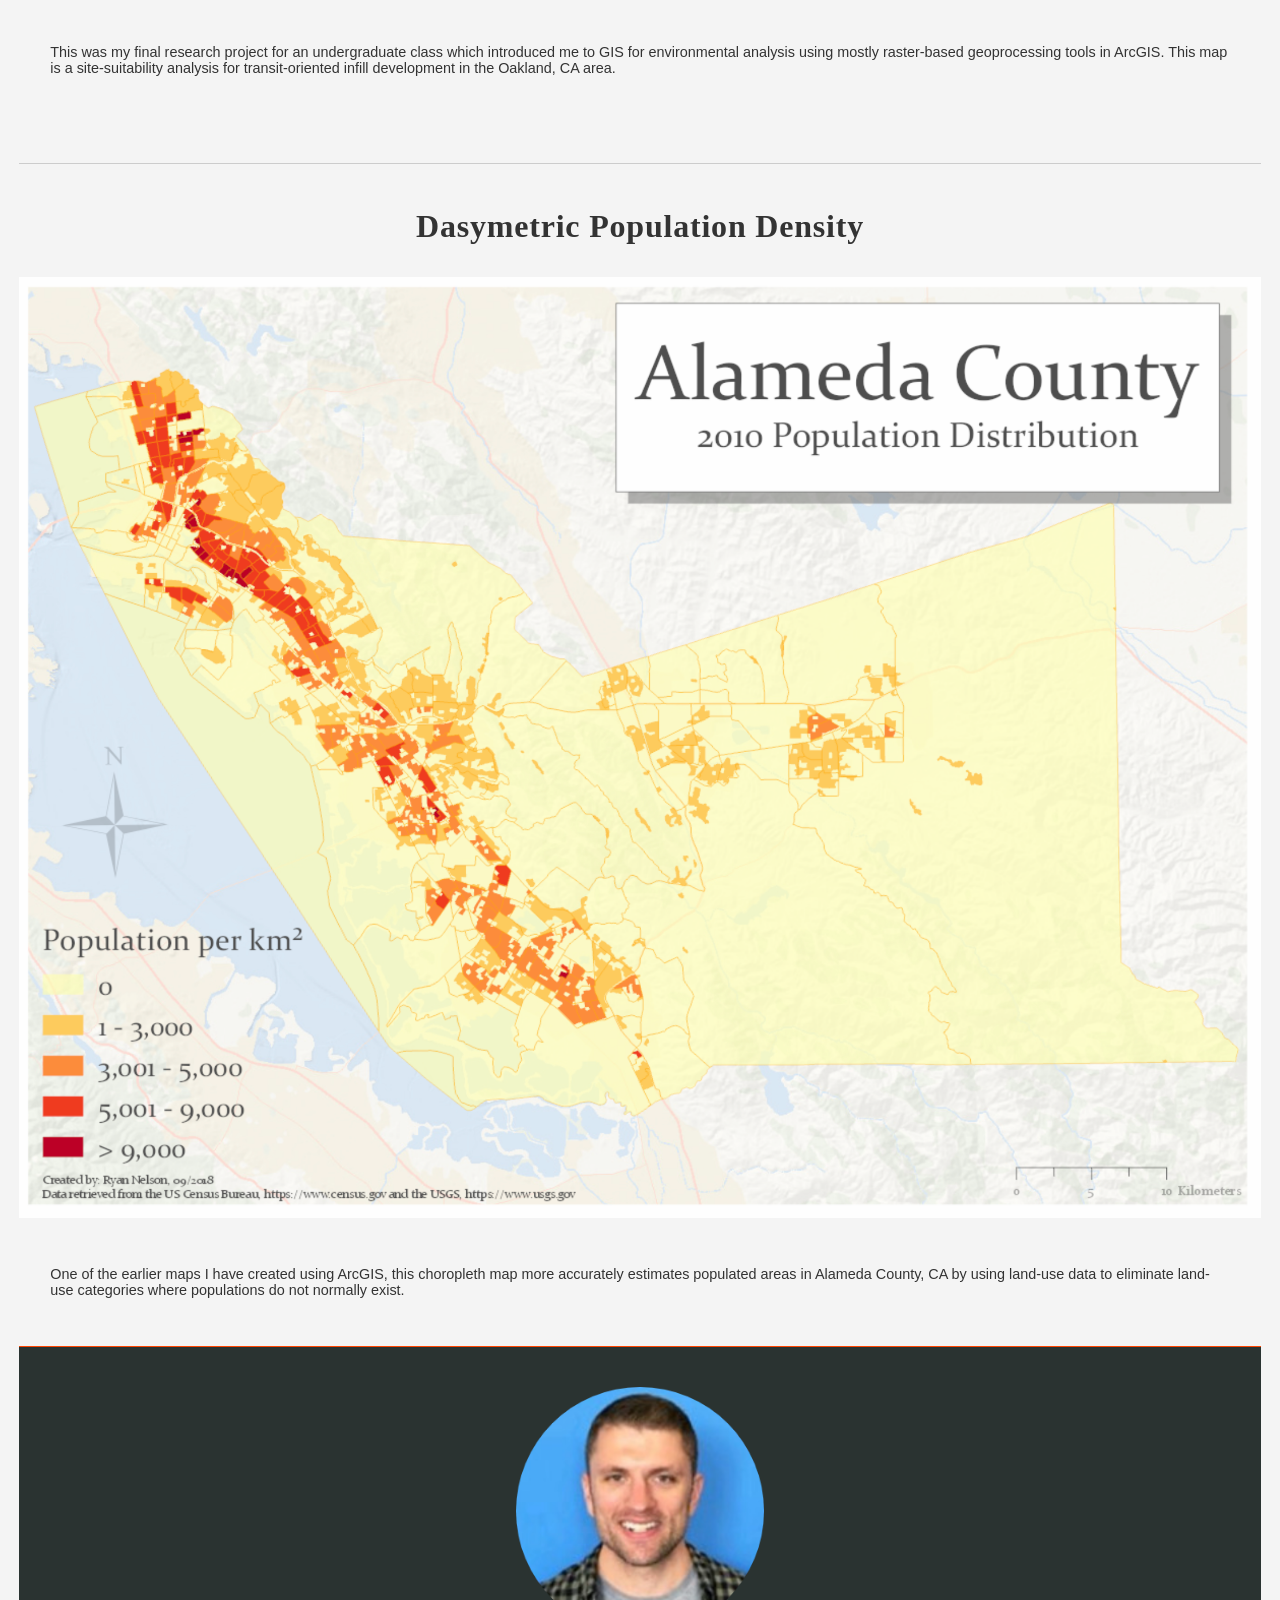
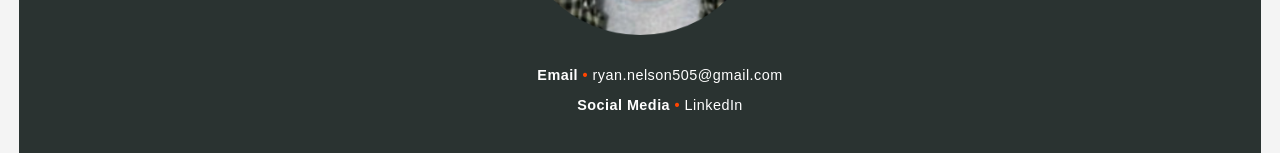
==== commit a04a1d7c: "Update index.html" ====
--- a/Mobile Test/index.html
+++ b/Mobile Test/index.html
@@ -3,8 +3,8 @@
 <html>    
     <head>
         <title>Ryan Nelson | Portfolio</title>
-        <link rel="stylesheet" media="screen and (min-width: 601px)" href="style.css" />
-        <link rel="stylesheet" media="screen and (max-width: 600px)" href="style-mobile.css" />
+        <link rel="stylesheet" media="screen and (min-width: 9001px)" href="style.css" />
+        <link rel="stylesheet" media="screen and (max-width: 9000px)" href="style-mobile.css" />
     </head>
     
     <body>
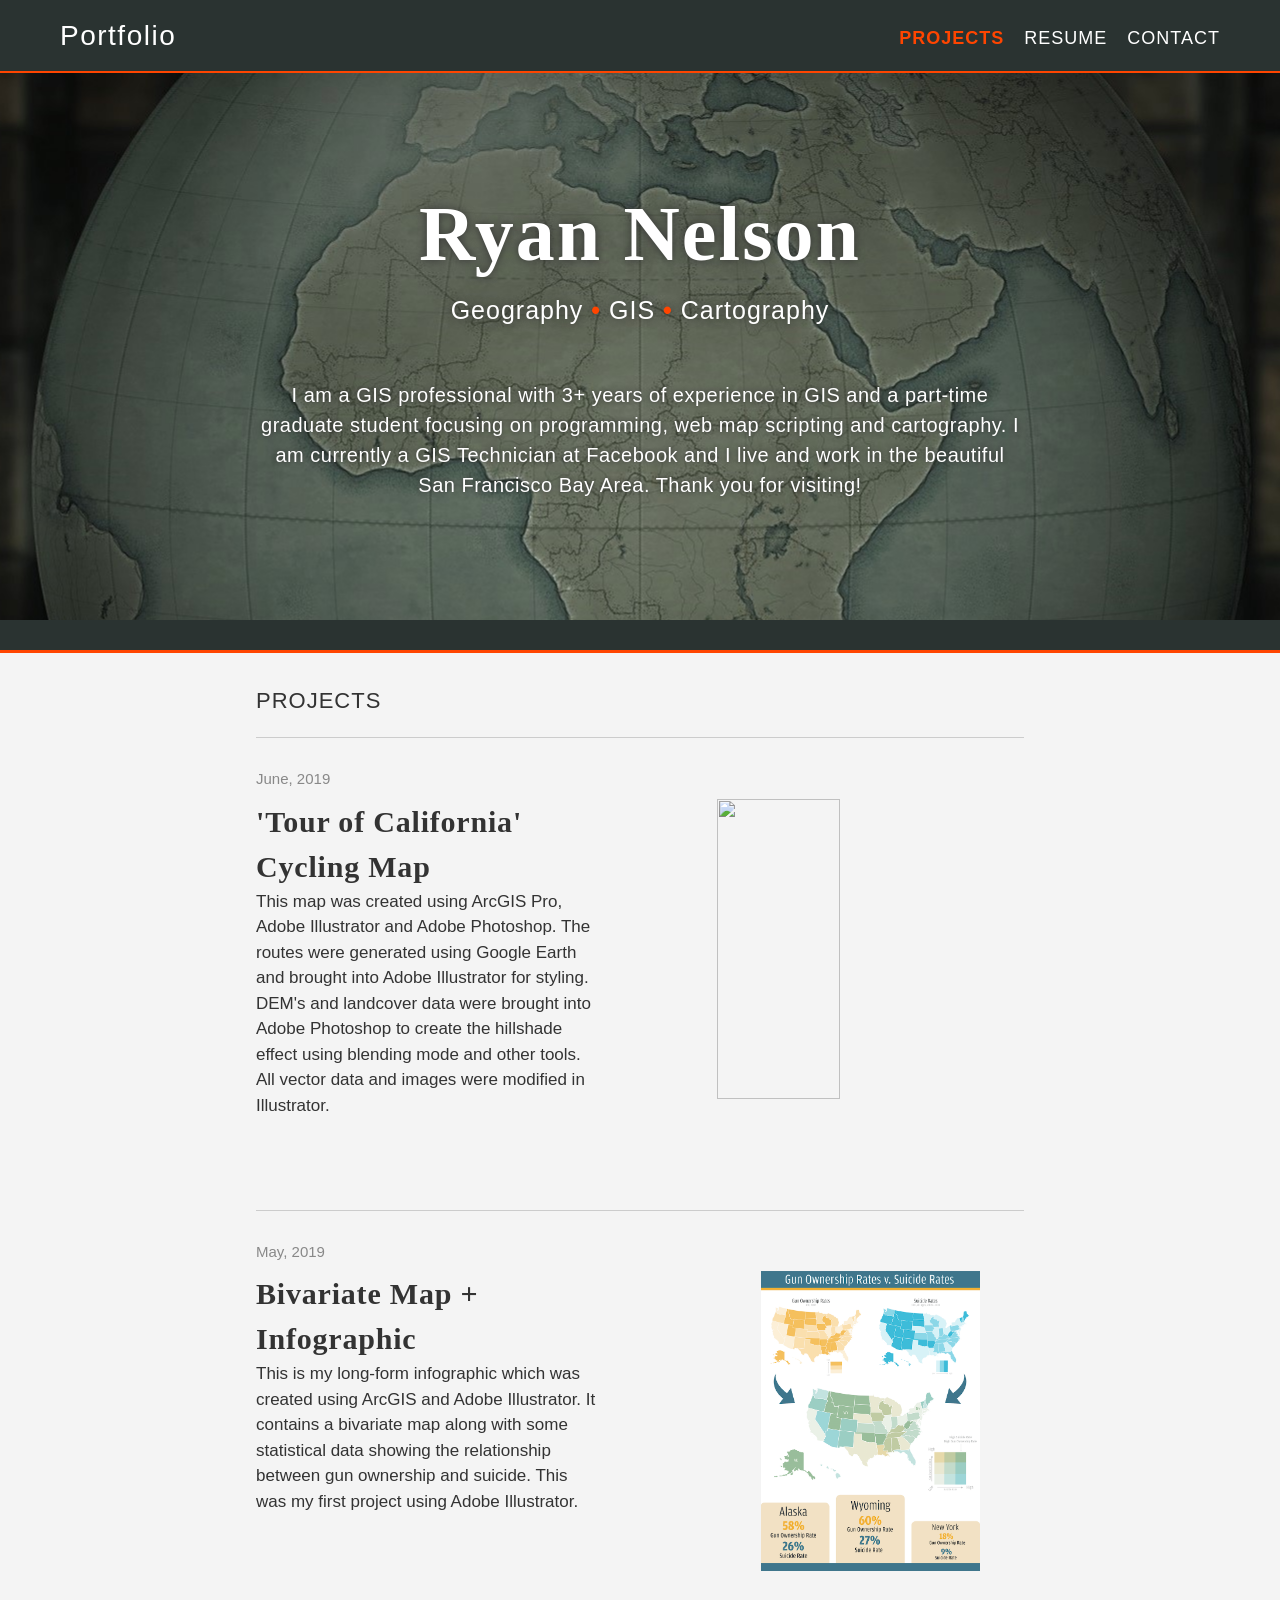
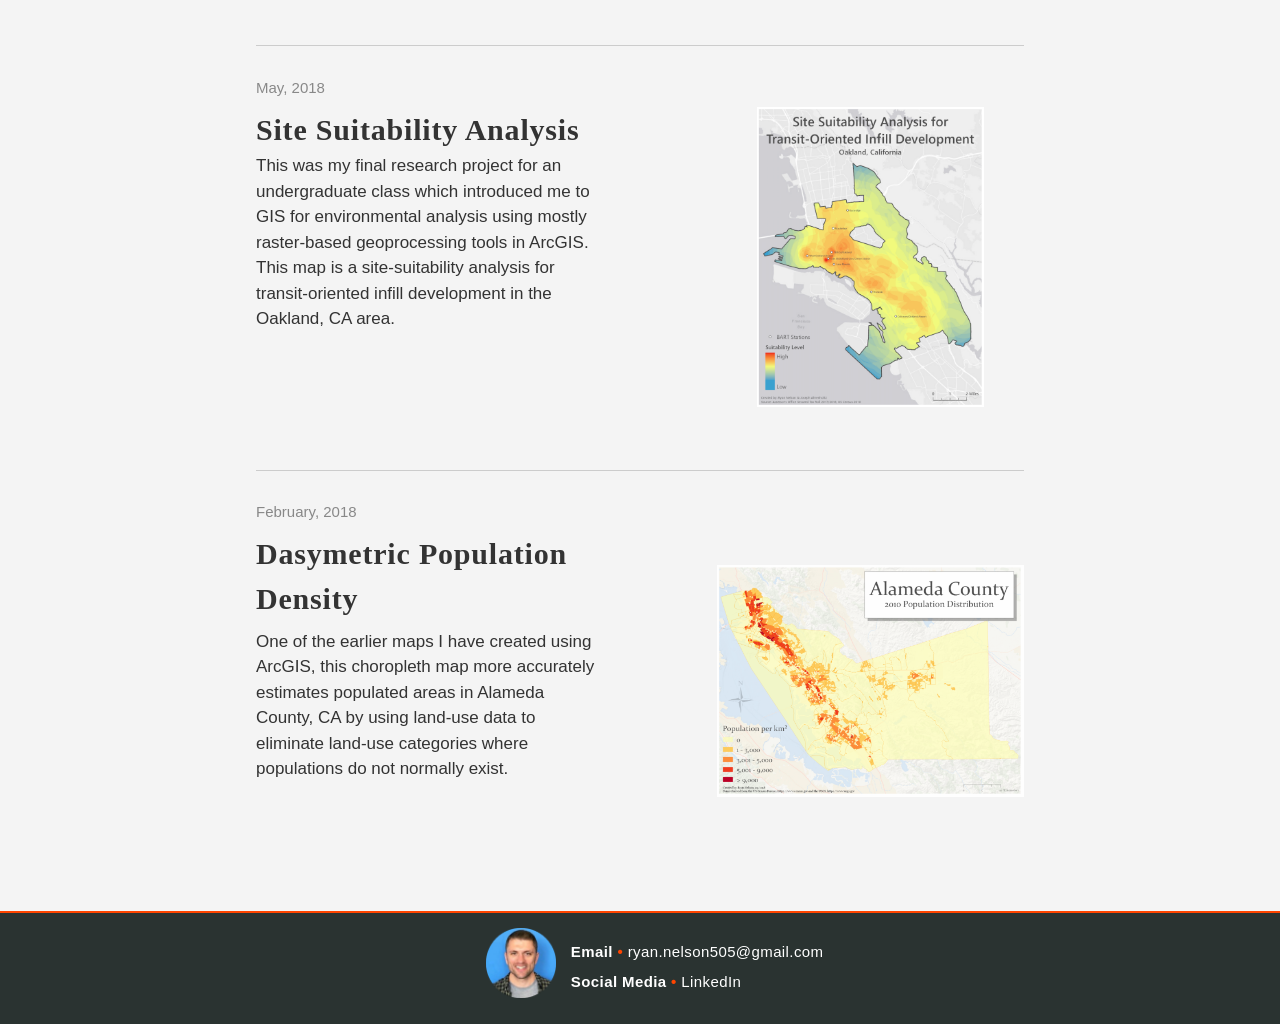
==== commit 2b05bfa1: "Updated mobile folder" ====
--- a/Mobile Test/index.html
+++ b/Mobile Test/index.html
@@ -1,14 +1,16 @@
 
 <!DOCTYPE html>
-<html>    
+<html> 
+    
+<meta content="width=device-width, initial-scale=1" name="viewport" />
     <head>
         <title>Ryan Nelson | Portfolio</title>
-        <link rel="stylesheet" media="screen and (min-width: 9001px)" href="style.css" />
-        <link rel="stylesheet" media="screen and (max-width: 9000px)" href="style-mobile.css" />
+        <link rel="stylesheet" href="style.css" />
+
     </head>
     
     <body>
-        
+        <div class="hdr">
         <header>
 
             <div class=""></div>
@@ -27,6 +29,7 @@
                     </ul>
                 </nav>
         </header>
+        </div>
 
 
 
--- a/Mobile Test/style.css
+++ b/Mobile Test/style.css
@@ -503,3 +503,421 @@
     margin-top: 1%;
 }
 
+
+
+/* ---- Mobile ---- */
+
+@media only screen and (max-width: 768px) {
+
+body {
+    font-family: Helvetica, sans-serif;
+    margin:0;
+    background:#f4f4f4;
+    height: auto;
+}
+
+header{
+    background:#2A3331;
+    color: white;
+    border-bottom:#ff4500 0.1rem solid;
+    width: 100%;
+    height:3.5rem;
+    overflow: hidden;
+    position:fixed;
+    
+}
+
+header ul{
+    background: black;
+    margin: 0;
+    padding: 0;
+}
+
+header a{
+    color: white;
+    text-decoration: none;
+    text-transform: uppercase;
+    font-size:0.8rem;
+    text-align: center;
+    margin-right: auto;
+    margin-left: auto;
+
+}
+
+header a:hover {
+    color: #ff4500;
+    font-weight: bold;
+
+}
+
+header li{
+    display:inline;
+    padding:1rem .3rem 1rem .3rem;
+    margin-top:0rem;
+    margin-left:auto;
+    margin-right: 5;
+    text-align: center;
+    
+}
+
+#branding {
+    display: none;
+}
+
+header nav{
+    margin-left: 0%;
+    letter-spacing: 0.1rem;
+}
+
+header .highlight, header .current a{
+    color:#ff4500;
+    font-weight: bold;
+    
+}
+
+#showcase {
+    background-image:url(banner8.jpg);
+    background-size: auto;
+    background-attachment: fixed;
+    background-position:center;
+    text-align: center;
+    color: white;
+}
+
+#showcase h1 {
+    margin-top: 6rem;
+    font-size: 3rem;
+    font-weight:bolder;
+    letter-spacing: 0.1rem;
+    font-family: serif;
+    text-shadow: 0px 0px 0.7rem #333;
+
+}
+
+#showcase h3 {
+    margin-top: 0;
+    margin-bottom: 1rem;
+    font-size: 1rem;
+    letter-spacing: 1px;
+    text-shadow: 0px 0px 0.7rem #333;
+    font-weight: 100;
+
+}
+
+#showcase p {
+    margin-bottom: 3.5rem;
+    margin-top: 1rem;
+    font-size: 0.8rem;
+    letter-spacing: 0.02rem;
+    text-shadow: 0px 0px 5px #333;
+    width: 97%;
+    text-align: center;
+
+}
+
+.box {
+    background: #2A3331;
+    padding: 0.5rem;
+    border-bottom:#ff4500 0.1rem solid;
+}
+
+.red {
+    color: #ff4500;
+    font-weight:600;
+}
+
+.low {
+    text-transform: none;
+    
+}
+
+.emcon li {
+    color:white;
+    letter-spacing: 0.03rem;
+    text-align: center;
+    font-size: 0.8rem;
+}
+
+.emcon a{
+    color:white;
+    text-decoration: none;
+}
+
+.grad img {
+    display:block;
+    width:15%;
+    margin-left: auto;
+    margin-right: auto;
+    margin-top: 3%;
+    margin-left: 8%;
+}
+
+hr4 {
+    display: block;
+    border-top: 0.1rem solid #ccc;
+    margin-top:7%;
+}
+
+hr {
+    display: block;
+    border-top: 0.1rem solid #ccc;
+    margin-top:0%;
+}
+
+hr1 {
+    display: block;
+    border-top: 0.1rem solid #ccc;
+}
+
+hr3 {
+    display: block;
+    border-top: 0.1rem solid #ccc;
+    margin-top:10%;
+}
+
+h1 {
+    font-weight: 100;
+    font-size: 1.5rem;
+    letter-spacing: 0.5px;
+    margin:0;
+    padding:0;
+    font-family: Helvetica;
+}
+
+.container1 {
+    margin: auto;
+    overflow: hidden;
+    width: 95%;
+    padding:0;
+}
+
+.container2 {
+    background: ;
+    margin: auto;
+    overflow: hidden;
+    width: 95%;
+    padding: 0;
+}
+
+.container3 {
+    background: ;
+    margin: auto;
+    overflow: hidden;
+    width: 95%;
+    font-size: 0.9rem;
+    text-align: center;
+    margin-bottom: 5rem;
+    margin-top: 2rem;
+    padding:0;
+}
+
+.container4 {
+    background-color: #2A3331;
+    border-top:#ff4500 0.1rem solid;
+    margin: auto;
+    overflow: hidden;
+    width: 100%;
+    padding-top: 1rem;
+    padding-bottom: 0;
+}
+
+.map1 img {
+    display: block;
+    width: 100%;
+    height: auto;
+    margin-top: 1.2rem;
+    margin-bottom: 1rem;
+}
+
+.map1p {
+    margin-top: 1rem;
+    font-size:0.9rem;
+    color:#333;
+    margin-bottom: 3rem;
+    width: 97%;
+    height: auto;
+    margin-left: auto;
+    margin-right: auto;
+
+}
+
+.map2 img {
+    display:block;
+    width: 100%;
+    height: auto;
+    margin-bottom: 5%;
+    margin-top: 5%;
+}
+
+.map2p {
+    margin-top: 3rem;
+    font-size:0.9rem;
+    color:#333;
+    margin-bottom: 3rem;
+    width: 97%;
+    height: auto;
+    margin-left: auto;
+    margin-right: auto;
+
+}
+
+.map3 img {
+    display:block;
+    width: 100%;
+    height: auto;
+    margin-bottom: 5%;
+    margin-top: 5%;
+
+}
+
+.map3p {
+    margin-top:;
+    font-size:0.9rem;
+    color:#333;
+    margin-bottom: rem;
+    width: 97%;
+    height: auto;
+    margin-left: auto;
+    margin-right: auto;
+}
+
+.map4 img {
+    display:block;
+    width:100%;
+    height: auto;
+    margin-top: 5%;
+
+}
+
+.map4p {
+    margin-top: 1.5rem;
+    font-size:0.9rem;
+    color:#333;
+    margin-bottom: 2rem;
+    width: 97%;
+    height: auto;
+    margin-left: auto;
+    margin-right: auto;
+
+}
+
+.container2 h3 {
+    margin-top: 0%;
+    margin-bottom:;
+    width: 100%;
+    height: auto;
+    text-align: center;
+    font-size: 1.3rem;
+    font-weight: bold;
+    color: #333;
+    letter-spacing: 0.05rem;
+    font-family: serif;
+    
+}
+
+.contact {
+    width: 100%;
+    margin:auto;
+    overflow: hidden;
+    background: #2A3331;
+    margin-bottom: 1.5rem;
+
+}
+
+.container2 h1 {
+    margin-top:.5rem;
+    letter-spacing: 1px;
+    font-variant-caps:all-petite-caps;
+    font-size: 1.5rem;
+    font-family: Helvetica;
+    font-weight: 100;
+    text-align:center;
+    color:#333;
+}
+
+.date1 {
+    font-size: 0rem;
+    margin: 0;
+    margin-top: 2rem;
+    color:#888;
+}
+.date2 {
+    font-size: 0px;
+    margin: 0;
+    margin-top: 2rem;
+    color:#888;
+
+}
+.date3 {
+    font-size: 0px;
+    margin: 0;
+    margin-top: 2rem;
+    color:#888;
+
+}
+.date4 {
+    font-size: 0px;
+    margin: 0;
+    margin-top: 2rem;
+    color:#888;
+
+}
+
+.container3 h3 {
+    font-size: 0.9 rem;
+}
+
+.container3 b {
+    font-size: 0.9rem;
+    text-align: center;
+    line-height: 2rem;
+}
+
+.container3 p {
+    font-size: 0.9rem;
+    text-align: center;
+    margin-top: 2rem;
+}
+
+.container3 ul {
+    font-size: 0.9rem;
+    text-align: left;
+    line-height: 2rem;
+    margin-bottom: 2reml;
+}
+
+.h1res {
+    margin-top:1.1rem;
+    letter-spacing: 0.1rem;
+    font-variant-caps:all-petite-caps;
+    font-size: 2rem;
+    font-family: Helvetica;
+    font-weight: 100;
+    text-align:center;
+    color:#333;
+}
+
+.container5 {
+    margin: auto;
+    overflow: hidden;
+    width: 97%;
+}
+
+
+.resumeh1 {
+    text-align: center;
+    background: #2A3331;
+    padding: 0px;
+    color: white;
+    margin-bottom: 0px;
+    border-bottom:#ff4500 3px solid;
+    letter-spacing: 1.5px;
+    text-transform: uppercase;
+    font-size: 24px;
+    font-family: Helvetica;
+    font-weight: 100;
+    margin:auto;
+
+}
+    
+}
